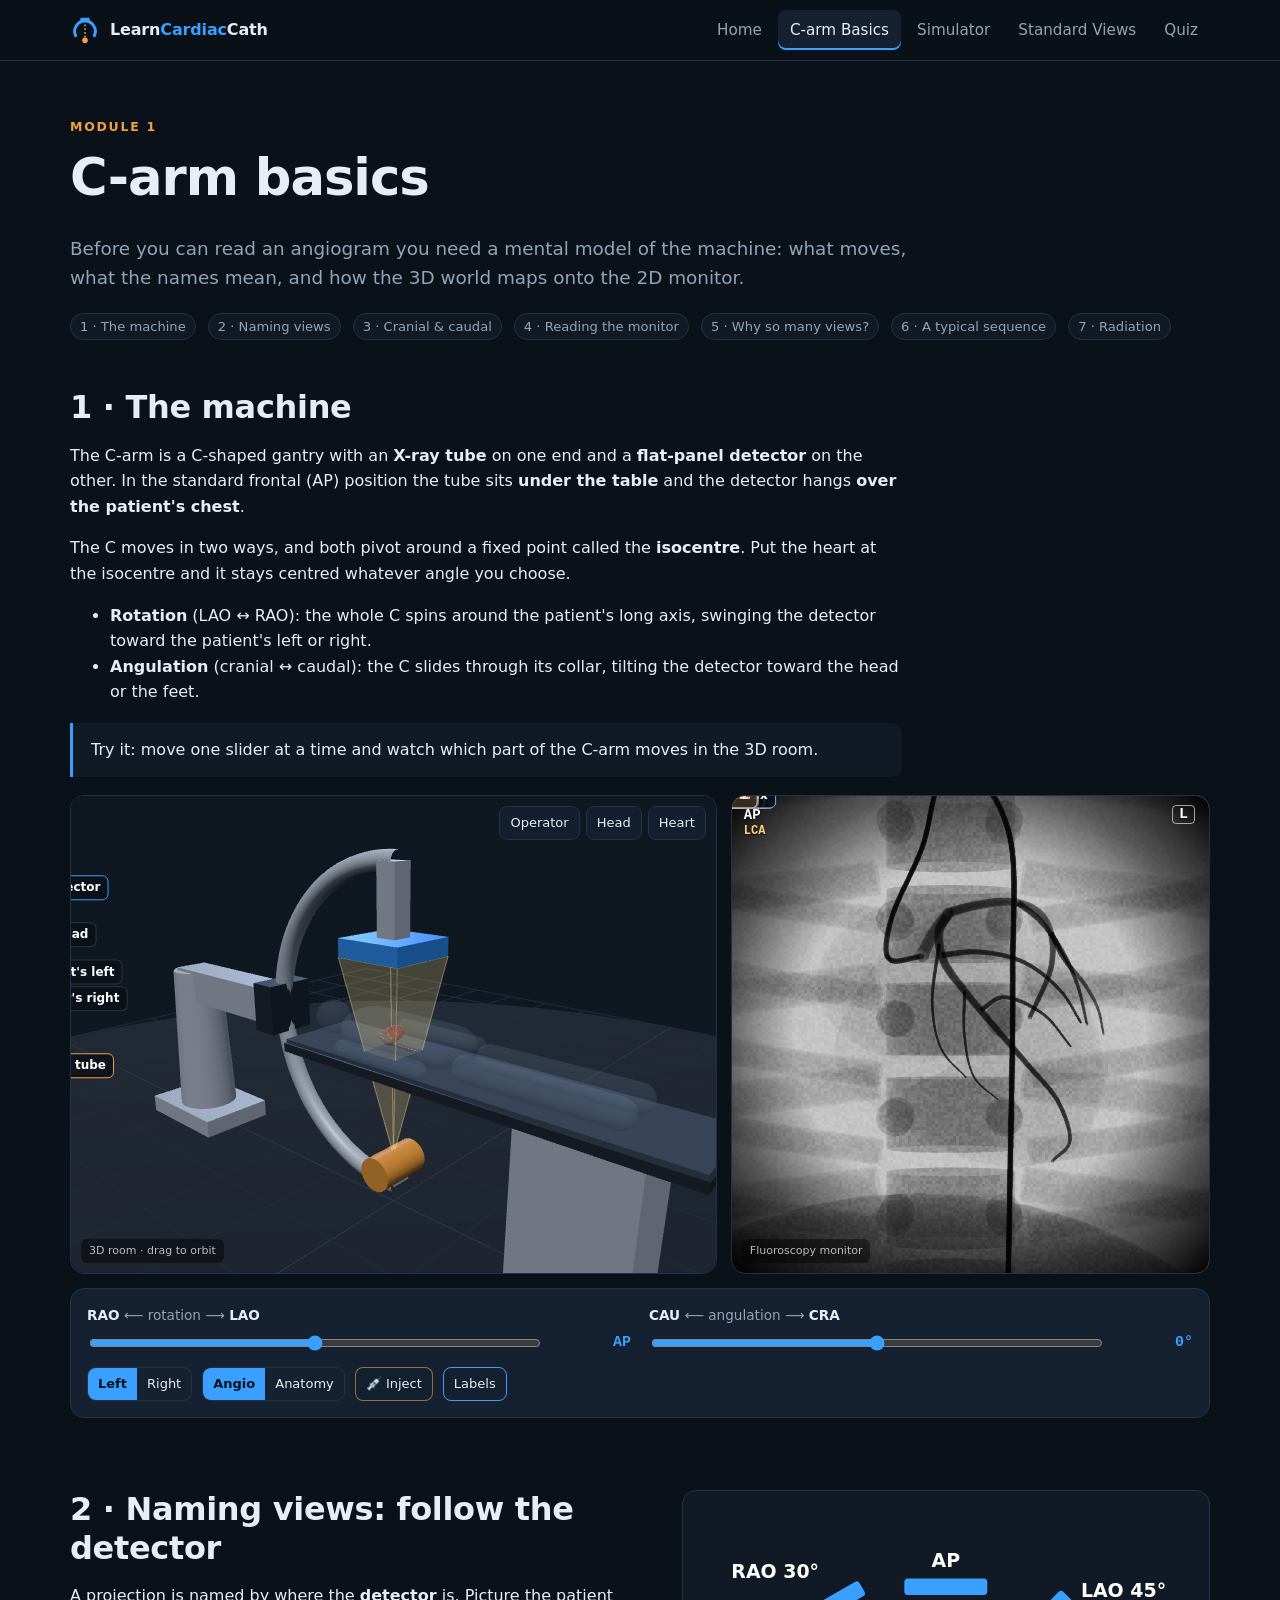
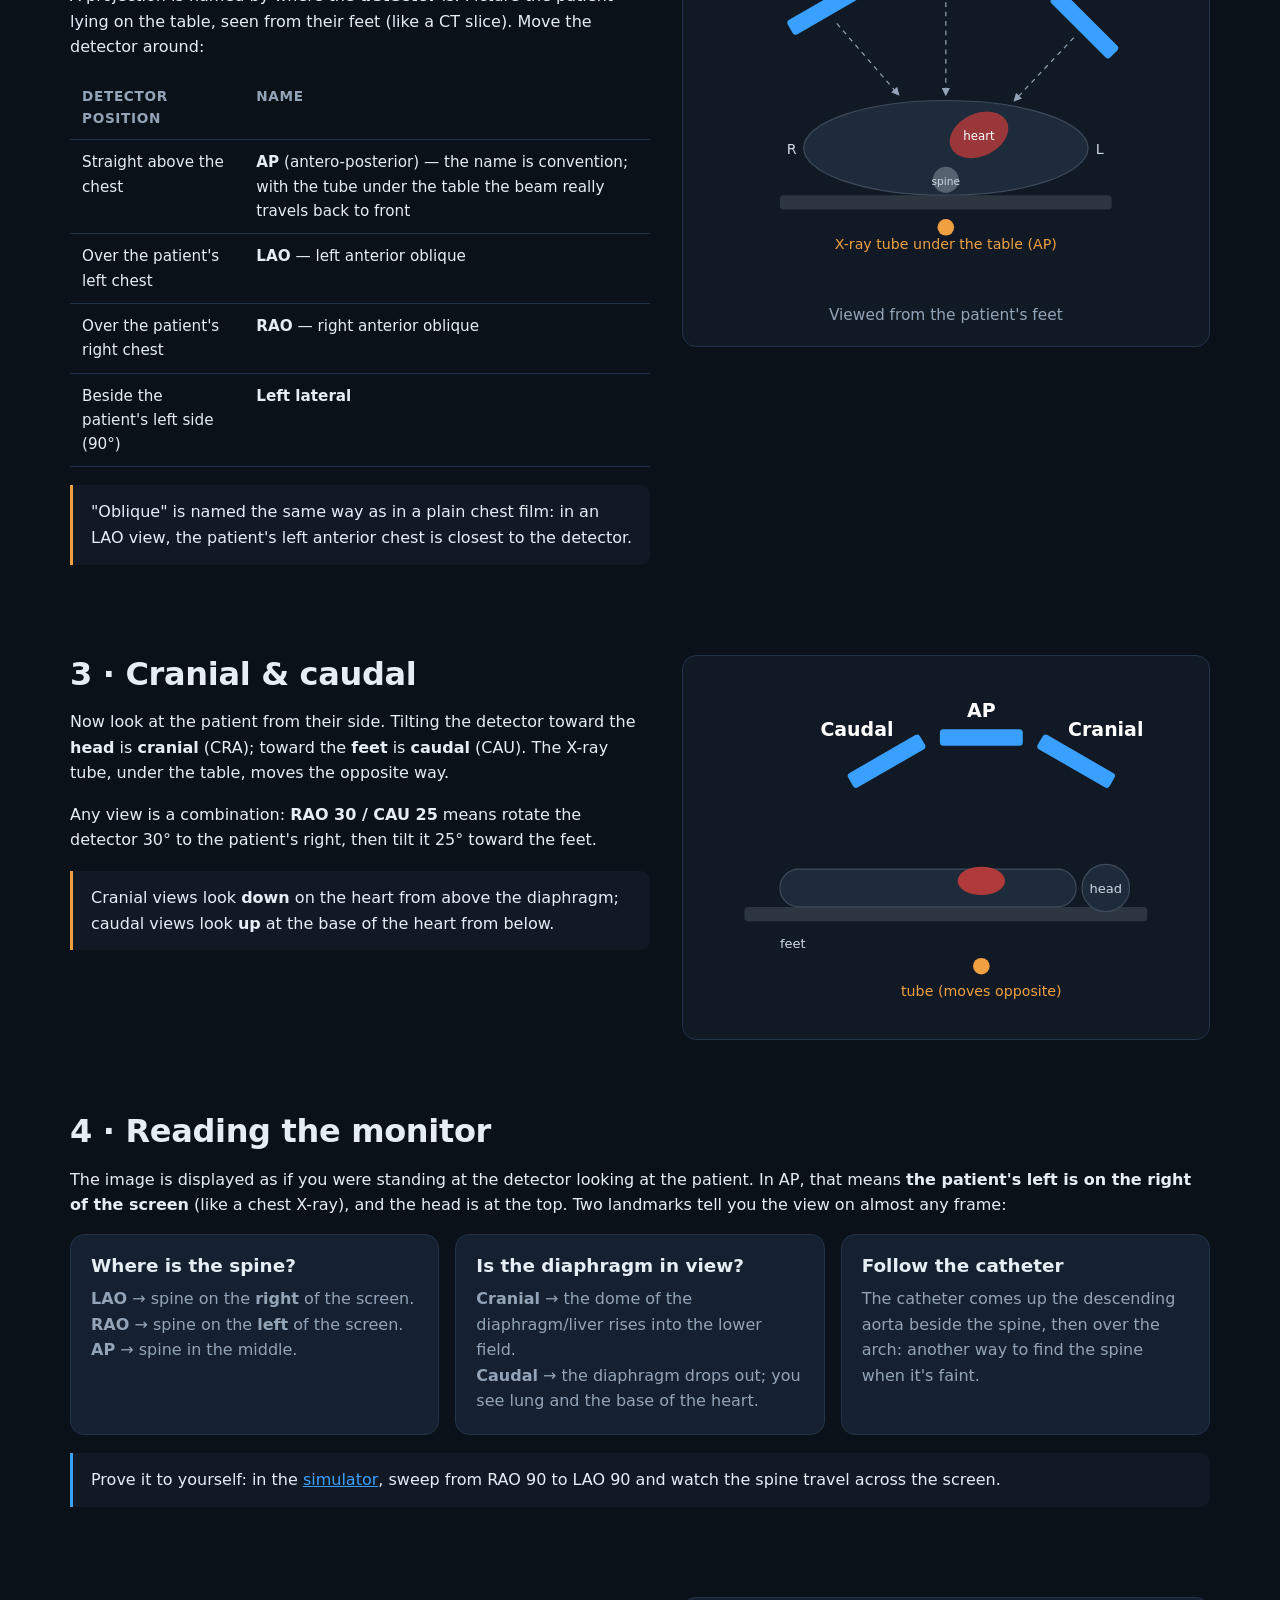
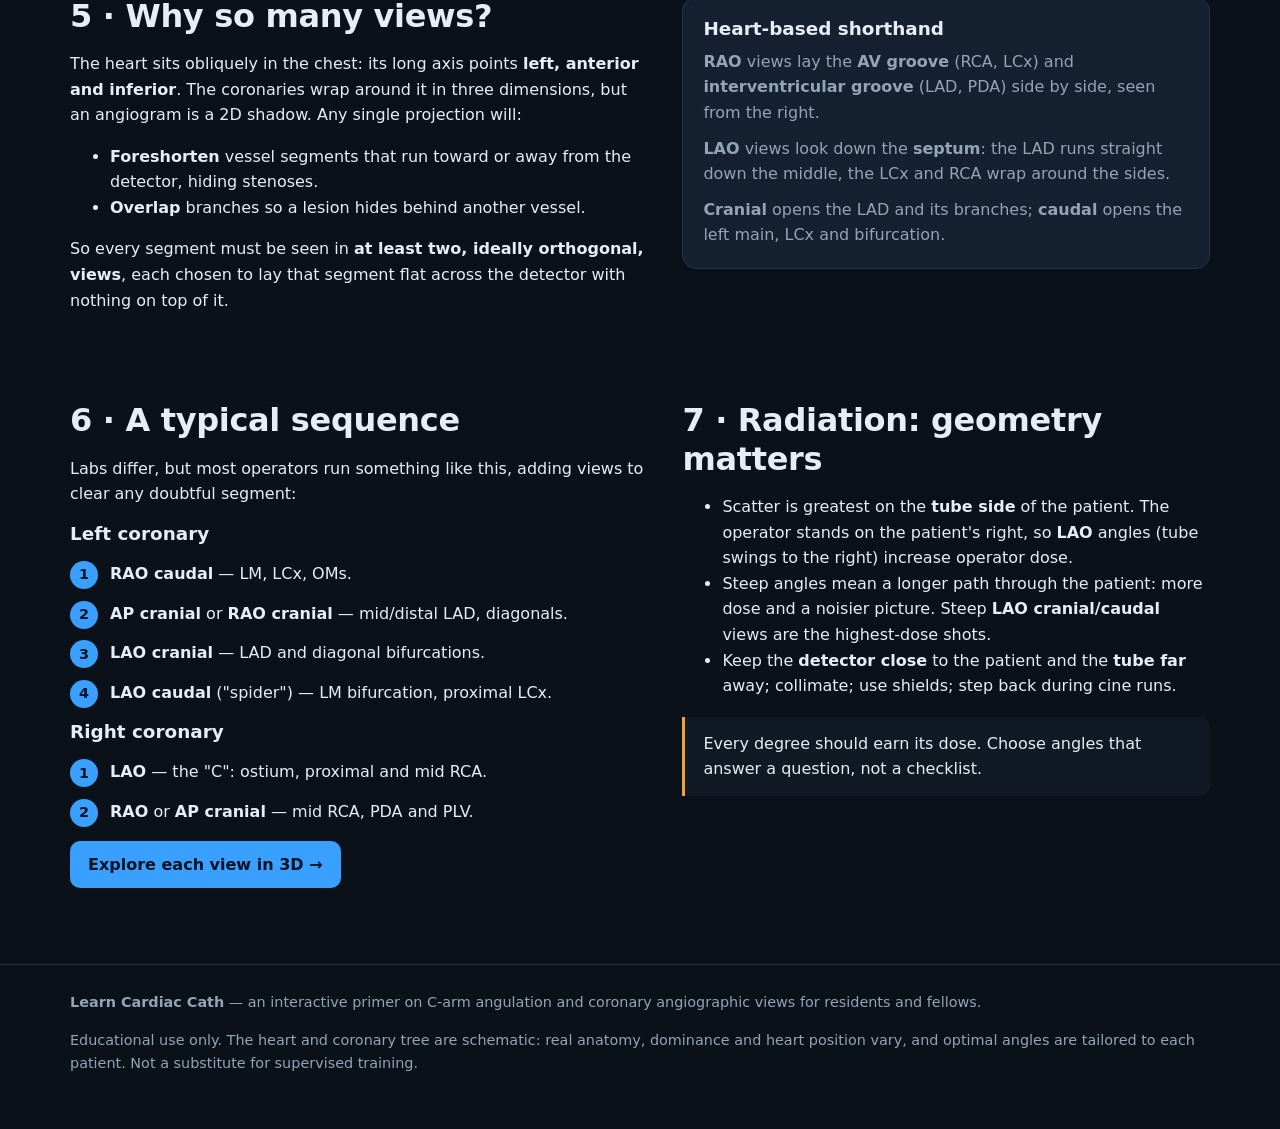
==== basics.html @ 8aa1ff35 "Interactive 3D C-arm and coronary angiography teaching site Static site with a 3D cath lab, simulate" ====
<!doctype html>
<html lang="en">
<head>
<title>C-arm Basics — Learn Cardiac Cath</title>
<meta charset="utf-8">
<meta name="viewport" content="width=device-width, initial-scale=1">
<link rel="stylesheet" href="css/style.css">
<link rel="icon" href="data:image/svg+xml,%3Csvg xmlns='http://www.w3.org/2000/svg' viewBox='0 0 32 32'%3E%3Cpath d='M6 22 A11 11 0 1 1 26 22' fill='none' stroke='%233aa0ff' stroke-width='3.5' stroke-linecap='round'/%3E%3Ccircle cx='16' cy='27' r='3.5' fill='%23f0a040'/%3E%3C/svg%3E">
<script type="importmap">{ "imports": { "three": "./vendor/three/three.module.min.js", "three/addons/": "./vendor/three/" } }</script>
<script src="js/site.js" defer></script>
</head>
<body>
<main>
  <section class="hero" style="padding-bottom:10px">
    <div class="wrap">
      <div class="kicker">Module 1</div>
      <h1>C-arm basics</h1>
      <p class="lead">Before you can read an angiogram you need a mental model of the machine: what moves, what the names mean, and how the 3D world maps onto the 2D monitor.</p>
      <nav class="anchor-nav">
        <a class="pill" href="#machine">1 · The machine</a>
        <a class="pill" href="#naming">2 · Naming views</a>
        <a class="pill" href="#cranial">3 · Cranial &amp; caudal</a>
        <a class="pill" href="#monitor">4 · Reading the monitor</a>
        <a class="pill" href="#why">5 · Why so many views?</a>
        <a class="pill" href="#sequence">6 · A typical sequence</a>
        <a class="pill" href="#radiation">7 · Radiation</a>
      </nav>
    </div>
  </section>

  <section id="machine">
    <div class="wrap">
      <h2>1 · The machine</h2>
      <div>
        <div style="max-width:52em">
          <p>The C-arm is a C-shaped gantry with an <b>X-ray tube</b> on one end and a <b>flat-panel detector</b> on the other. In the standard frontal (AP) position the tube sits <b>under the table</b> and the detector hangs <b>over the patient's chest</b>.</p>
          <p>The C moves in two ways, and both pivot around a fixed point called the <b>isocentre</b>. Put the heart at the isocentre and it stays centred whatever angle you choose.</p>
          <ul>
            <li><b>Rotation</b> (LAO ↔ RAO): the whole C spins around the patient's long axis, swinging the detector toward the patient's left or right.</li>
            <li><b>Angulation</b> (cranial ↔ caudal): the C slides through its collar, tilting the detector toward the head or the feet.</li>
          </ul>
          <div class="callout blue">Try it: move one slider at a time and watch which part of the C-arm moves in the 3D room.</div>
        </div>
        <div id="lab-basics" style="margin-top:16px"></div>
      </div>
    </div>
  </section>

  <section id="naming">
    <div class="wrap two-col">
      <div>
        <h2>2 · Naming views: follow the detector</h2>
        <p>A projection is named by where the <b>detector</b> is. Picture the patient lying on the table, seen from their feet (like a CT slice). Move the detector around:</p>
        <table class="ref">
          <tr><th>Detector position</th><th>Name</th></tr>
          <tr><td>Straight above the chest</td><td><b>AP</b> (antero-posterior) — the name is convention; with the tube under the table the beam really travels back to front</td></tr>
          <tr><td>Over the patient's left chest</td><td><b>LAO</b> — left anterior oblique</td></tr>
          <tr><td>Over the patient's right chest</td><td><b>RAO</b> — right anterior oblique</td></tr>
          <tr><td>Beside the patient's left side (90°)</td><td><b>Left lateral</b></td></tr>
        </table>
        <div class="callout">"Oblique" is named the same way as in a plain chest film: in an LAO view, the patient's left anterior chest is closest to the detector.</div>
      </div>
      <div class="diagram">
        <svg viewBox="0 0 420 360" role="img" aria-label="Cross-section from the feet showing AP, LAO and RAO detector positions">
          <defs><marker id="ar" viewBox="0 0 10 10" refX="8" refY="5" markerWidth="7" markerHeight="7" orient="auto"><path d="M0 0L10 5L0 10z" fill="#93a4b8"/></marker></defs>
          <text x="210" y="350" text-anchor="middle" fill="#93a4b8" font-size="13">Viewed from the patient's feet</text>
          <rect x="70" y="245" width="280" height="12" rx="3" fill="#2c3540"/>
          <ellipse cx="210" cy="205" rx="120" ry="40" fill="#1d2b3b" stroke="#3d4b5c"/>
          <circle cx="210" cy="232" r="11" fill="#556270"/>
          <text x="210" y="236" text-anchor="middle" fill="#cfd8e3" font-size="9">spine</text>
          <ellipse cx="238" cy="194" rx="26" ry="18" fill="#b03a3a" opacity=".85" transform="rotate(-25 238 194)"/>
          <text x="238" y="198" text-anchor="middle" fill="#fff" font-size="10">heart</text>
          <text x="80" y="210" text-anchor="middle" fill="#cfd8e3" font-size="12">R</text>
          <text x="340" y="210" text-anchor="middle" fill="#cfd8e3" font-size="12">L</text>
          <text x="210" y="290" text-anchor="middle" fill="#f0a040" font-size="12">X-ray tube under the table (AP)</text>
          <circle cx="210" cy="272" r="7" fill="#f0a040"/>
          <g fill="#3aa0ff">
            <rect x="175" y="62" width="70" height="14" rx="3"/>
            <rect x="292" y="94" width="70" height="14" rx="3" transform="rotate(45 327 101)"/>
            <rect x="74" y="80" width="70" height="14" rx="3" transform="rotate(-30 109 87)"/>
          </g>
          <text x="210" y="52" text-anchor="middle" fill="#fff" font-weight="700">AP</text>
          <text x="360" y="78" text-anchor="middle" fill="#fff" font-weight="700">LAO 45°</text>
          <text x="66" y="62" text-anchor="middle" fill="#fff" font-weight="700">RAO 30°</text>
          <path d="M210 82 L210 160" stroke="#93a4b8" stroke-dasharray="4 4" marker-end="url(#ar)"/>
          <path d="M318 112 L268 165" stroke="#93a4b8" stroke-dasharray="4 4" marker-end="url(#ar)"/>
          <path d="M118 100 L170 160" stroke="#93a4b8" stroke-dasharray="4 4" marker-end="url(#ar)"/>
        </svg>
      </div>
    </div>
  </section>

  <section id="cranial">
    <div class="wrap two-col">
      <div>
        <h2>3 · Cranial &amp; caudal</h2>
        <p>Now look at the patient from their side. Tilting the detector toward the <b>head</b> is <b>cranial</b> (CRA); toward the <b>feet</b> is <b>caudal</b> (CAU). The X-ray tube, under the table, moves the opposite way.</p>
        <p>Any view is a combination: <b>RAO 30 / CAU 25</b> means rotate the detector 30° to the patient's right, then tilt it 25° toward the feet.</p>
        <div class="callout">Cranial views look <b>down</b> on the heart from above the diaphragm; caudal views look <b>up</b> at the base of the heart from below.</div>
      </div>
      <div class="diagram">
        <svg viewBox="0 0 420 300" role="img" aria-label="Side view showing cranial and caudal detector tilt">
          <rect x="40" y="200" width="340" height="12" rx="3" fill="#2c3540"/>
          <rect x="70" y="168" width="250" height="32" rx="16" fill="#1d2b3b" stroke="#3d4b5c"/>
          <circle cx="345" cy="184" r="20" fill="#1d2b3b" stroke="#3d4b5c"/>
          <text x="345" y="188" text-anchor="middle" fill="#cfd8e3" font-size="11">head</text>
          <text x="70" y="235" fill="#cfd8e3" font-size="11">feet</text>
          <ellipse cx="240" cy="178" rx="20" ry="12" fill="#b03a3a"/>
          <g fill="#3aa0ff">
            <rect x="205" y="50" width="70" height="14" rx="3"/>
            <rect x="285" y="70" width="70" height="14" rx="3" transform="rotate(30 320 77)"/>
            <rect x="125" y="70" width="70" height="14" rx="3" transform="rotate(-30 160 77)"/>
          </g>
          <text x="240" y="40" text-anchor="middle" fill="#fff" font-weight="700">AP</text>
          <text x="345" y="56" text-anchor="middle" fill="#fff" font-weight="700">Cranial</text>
          <text x="135" y="56" text-anchor="middle" fill="#fff" font-weight="700">Caudal</text>
          <circle cx="240" cy="250" r="7" fill="#f0a040"/>
          <text x="240" y="275" text-anchor="middle" fill="#f0a040" font-size="12">tube (moves opposite)</text>
        </svg>
      </div>
    </div>
  </section>

  <section id="monitor">
    <div class="wrap">
      <h2>4 · Reading the monitor</h2>
      <p>The image is displayed as if you were standing at the detector looking at the patient. In AP, that means <b>the patient's left is on the right of the screen</b> (like a chest X-ray), and the head is at the top. Two landmarks tell you the view on almost any frame:</p>
      <div class="cards">
        <div class="card"><h3>Where is the spine?</h3><p><b>LAO</b> → spine on the <b>right</b> of the screen.<br><b>RAO</b> → spine on the <b>left</b> of the screen.<br><b>AP</b> → spine in the middle.</p></div>
        <div class="card"><h3>Is the diaphragm in view?</h3><p><b>Cranial</b> → the dome of the diaphragm/liver rises into the lower field.<br><b>Caudal</b> → the diaphragm drops out; you see lung and the base of the heart.</p></div>
        <div class="card"><h3>Follow the catheter</h3><p>The catheter comes up the descending aorta beside the spine, then over the arch: another way to find the spine when it's faint.</p></div>
      </div>
      <div class="callout blue">Prove it to yourself: in the <a href="simulator.html">simulator</a>, sweep from RAO 90 to LAO 90 and watch the spine travel across the screen.</div>
    </div>
  </section>

  <section id="why">
    <div class="wrap two-col">
      <div>
        <h2>5 · Why so many views?</h2>
        <p>The heart sits obliquely in the chest: its long axis points <b>left, anterior and inferior</b>. The coronaries wrap around it in three dimensions, but an angiogram is a 2D shadow. Any single projection will:</p>
        <ul>
          <li><b>Foreshorten</b> vessel segments that run toward or away from the detector, hiding stenoses.</li>
          <li><b>Overlap</b> branches so a lesion hides behind another vessel.</li>
        </ul>
        <p>So every segment must be seen in <b>at least two, ideally orthogonal, views</b>, each chosen to lay that segment flat across the detector with nothing on top of it.</p>
      </div>
      <div class="card">
        <h3>Heart-based shorthand</h3>
        <p><b>RAO</b> views lay the <b>AV groove</b> (RCA, LCx) and <b>interventricular groove</b> (LAD, PDA) side by side, seen from the right.</p>
        <p style="margin-top:10px"><b>LAO</b> views look down the <b>septum</b>: the LAD runs straight down the middle, the LCx and RCA wrap around the sides.</p>
        <p style="margin-top:10px"><b>Cranial</b> opens the LAD and its branches; <b>caudal</b> opens the left main, LCx and bifurcation.</p>
      </div>
    </div>
  </section>

  <section id="sequence">
    <div class="wrap two-col">
      <div>
        <h2>6 · A typical sequence</h2>
        <p>Labs differ, but most operators run something like this, adding views to clear any doubtful segment:</p>
        <h3>Left coronary</h3>
        <ol class="step-list">
          <li><b>RAO caudal</b> — LM, LCx, OMs.</li>
          <li><b>AP cranial</b> or <b>RAO cranial</b> — mid/distal LAD, diagonals.</li>
          <li><b>LAO cranial</b> — LAD and diagonal bifurcations.</li>
          <li><b>LAO caudal</b> ("spider") — LM bifurcation, proximal LCx.</li>
        </ol>
        <h3>Right coronary</h3>
        <ol class="step-list">
          <li><b>LAO</b> — the "C": ostium, proximal and mid RCA.</li>
          <li><b>RAO</b> or <b>AP cranial</b> — mid RCA, PDA and PLV.</li>
        </ol>
        <a class="btn" href="views.html">Explore each view in 3D →</a>
      </div>
      <div id="radiation">
        <h2>7 · Radiation: geometry matters</h2>
        <ul>
          <li>Scatter is greatest on the <b>tube side</b> of the patient. The operator stands on the patient's right, so <b>LAO</b> angles (tube swings to the right) increase operator dose.</li>
          <li>Steep angles mean a longer path through the patient: more dose and a noisier picture. Steep <b>LAO cranial/caudal</b> views are the highest-dose shots.</li>
          <li>Keep the <b>detector close</b> to the patient and the <b>tube far</b> away; collimate; use shields; step back during cine runs.</li>
        </ul>
        <div class="callout">Every degree should earn its dose. Choose angles that answer a question, not a checklist.</div>
      </div>
    </div>
  </section>
</main>
<script type="module">
  import { createLab } from './js/lab.js';
  createLab(document.getElementById('lab-basics'), { lao: 0, cran: 0, presets: false, compact: true });
</script>
</body>
</html>
---- css/style.css ----
:root {
  --bg: #0b1118;
  --bg2: #111a24;
  --panel: #152130;
  --line: #22324a;
  --text: #e6edf5;
  --muted: #93a4b8;
  --accent: #3aa0ff;
  --accent2: #f0a040;
  --good: #51cf66;
  --bad: #ff6b6b;
  --radius: 14px;
  --font: system-ui, -apple-system, "Segoe UI", Roboto, "Helvetica Neue", Arial, sans-serif;
}
* { box-sizing: border-box; }
html { scroll-behavior: smooth; }
body { margin: 0; background: var(--bg); color: var(--text); font: 16px/1.6 var(--font); }
a { color: var(--accent); }
h1, h2, h3 { line-height: 1.2; margin: 0 0 .5em; }
h1 { font-size: clamp(2rem, 4.5vw, 3.2rem); letter-spacing: -.02em; }
h2 { font-size: clamp(1.4rem, 2.6vw, 2rem); letter-spacing: -.01em; }
h3 { font-size: 1.15rem; }
p { margin: 0 0 1em; }
.muted { color: var(--muted); }
.wrap { max-width: 1180px; margin: 0 auto; padding: 0 20px; }

/* ---------- header ---------- */
.site-header { position: sticky; top: 0; z-index: 50; background: rgba(11, 17, 24, .88); backdrop-filter: blur(10px); border-bottom: 1px solid var(--line); }
.site-header .wrap { display: flex; align-items: center; gap: 24px; height: 60px; }
.brand { display: flex; align-items: center; gap: 10px; color: var(--text); text-decoration: none; font-weight: 700; letter-spacing: -.01em; white-space: nowrap; }
.brand svg { flex: none; }
.brand span b { color: var(--accent); font-weight: 700; }
.nav { display: flex; gap: 4px; margin-left: auto; overflow-x: auto; scrollbar-width: none; }
.nav a { color: var(--muted); text-decoration: none; padding: 8px 12px; border-radius: 8px; font-size: .95rem; white-space: nowrap; }
.nav a:hover { color: var(--text); background: var(--panel); }
.nav a.active { color: var(--text); background: var(--panel); box-shadow: inset 0 -2px 0 var(--accent); }
@media (max-width: 720px) {
  .site-header .wrap { flex-direction: column; height: auto; padding-top: 10px; gap: 6px; align-items: flex-start; }
  .nav { margin-left: 0; width: 100%; padding-bottom: 8px; }
}

/* ---------- hero ---------- */
.hero { padding: 56px 0 28px; }
.hero-grid { display: grid; grid-template-columns: 1fr; gap: 28px; }
.hero p.lead { font-size: 1.15rem; color: var(--muted); max-width: 46em; }
.kicker { text-transform: uppercase; letter-spacing: .14em; font-size: .78rem; color: var(--accent2); font-weight: 700; margin-bottom: 10px; }
.btn { display: inline-flex; align-items: center; gap: 8px; padding: 11px 18px; border-radius: 10px; background: var(--accent); color: #031222; font-weight: 700; text-decoration: none; border: 0; cursor: pointer; font: inherit; font-weight: 700; }
.btn.ghost { background: transparent; color: var(--text); border: 1px solid var(--line); }
.btn:hover { filter: brightness(1.08); }
.btn-row { display: flex; gap: 12px; flex-wrap: wrap; margin-top: 18px; }

section { padding: 36px 0; }
.cards { display: grid; grid-template-columns: repeat(auto-fit, minmax(240px, 1fr)); gap: 16px; }
.card { background: var(--panel); border: 1px solid var(--line); border-radius: var(--radius); padding: 20px; text-decoration: none; color: var(--text); display: block; transition: transform .15s, border-color .15s; }
a.card:hover { transform: translateY(-2px); border-color: var(--accent); }
.card .num { font-size: .8rem; color: var(--accent2); font-weight: 700; letter-spacing: .1em; }
.card p { color: var(--muted); margin: 0; }

.callout { border-left: 3px solid var(--accent2); background: var(--bg2); padding: 14px 18px; border-radius: 0 10px 10px 0; margin: 18px 0; }
.callout.blue { border-color: var(--accent); }
.two-col { display: grid; grid-template-columns: 1.1fr 1fr; gap: 32px; align-items: start; }
@media (max-width: 900px) { .two-col { grid-template-columns: 1fr; } }

table.ref { width: 100%; border-collapse: collapse; font-size: .95rem; }
table.ref th, table.ref td { text-align: left; padding: 10px 12px; border-bottom: 1px solid var(--line); vertical-align: top; }
table.ref th { color: var(--muted); font-weight: 600; font-size: .85rem; text-transform: uppercase; letter-spacing: .05em; }
table.ref tr:hover td { background: var(--bg2); }
.table-scroll { overflow-x: auto; }

.pill { display: inline-block; padding: 2px 9px; border-radius: 99px; background: var(--bg2); border: 1px solid var(--line); font-size: .82rem; color: var(--muted); margin: 2px 4px 2px 0; }

footer { border-top: 1px solid var(--line); margin-top: 40px; padding: 26px 0 40px; color: var(--muted); font-size: .9rem; }

/* ---------- lab ---------- */
.lab { display: flex; flex-direction: column; gap: 14px; }
.lab-stage { display: grid; grid-template-columns: 1.35fr 1fr; gap: 14px; }
.lab-stage:has(> .lab-fluoro:only-child) { grid-template-columns: 1fr; max-width: 560px; margin: 0 auto; width: 100%; }
@media (max-width: 860px) { .lab-stage { grid-template-columns: 1fr; } }
.lab-panel { position: relative; border-radius: var(--radius); overflow: hidden; border: 1px solid var(--line); background: #000; }
.lab-room { min-height: 420px; }
.lab-room .lab-canvas { position: absolute; inset: 0; }
.lab-fluoro { aspect-ratio: 1 / 1; }
.lab-fluoro .lab-canvas { position: absolute; inset: 0; }
.lab-canvas canvas { width: 100% !important; height: 100% !important; display: block; }
.lab-compact .lab-room { min-height: 340px; }
.lab-noise { position: absolute; inset: 0; width: 100%; height: 100%; opacity: .1; mix-blend-mode: overlay; pointer-events: none; image-rendering: pixelated; }
.lab-vignette { position: absolute; inset: 0; pointer-events: none; background: radial-gradient(circle at 50% 50%, transparent 52%, rgba(0, 0, 0, .55) 74%, #000 100%); }
.lab-fluoro.mode-color .lab-noise, .lab-fluoro.mode-color .lab-vignette { display: none; }
.lab-labels { position: absolute; inset: 0; pointer-events: none; overflow: hidden; }
.lab-label { position: absolute; left: 0; top: 0; font-size: 12px; font-weight: 600; padding: 2px 7px; border-radius: 6px; background: rgba(10, 16, 24, .78); color: #fff; white-space: nowrap; border: 1px solid rgba(255, 255, 255, .15); }
.lab-label.vessel { border-color: var(--c); box-shadow: inset 3px 0 0 var(--c); }
.lab-label.landmark { background: rgba(240, 160, 64, .2); border-color: rgba(240, 160, 64, .6); color: #ffe2bd; }
.lab-label.tag-det { border-color: var(--accent); }
.lab-label.tag-tube { border-color: var(--accent2); }
.lab-tag { position: absolute; left: 10px; bottom: 10px; font-size: 11px; color: rgba(255, 255, 255, .7); background: rgba(0, 0, 0, .45); padding: 3px 8px; border-radius: 6px; pointer-events: none; }
.lab-osd { position: absolute; top: 10px; left: 12px; font: 600 14px/1.3 ui-monospace, Menlo, Consolas, monospace; color: #fff; text-shadow: 0 1px 2px #000; display: flex; flex-direction: column; pointer-events: none; }
.lab-osd-sys { color: #ffd27a; font-size: 12px; }
.lab-osd-r { position: absolute; top: 10px; right: 14px; font: 700 15px ui-monospace, Menlo, monospace; color: #fff; text-shadow: 0 1px 2px #000; pointer-events: none; }
.lab-osd-r span { border: 1px solid rgba(255, 255, 255, .6); padding: 0 6px; border-radius: 4px; }
.lab-room-btns { position: absolute; top: 10px; right: 10px; display: flex; gap: 6px; }
.lab-room-btns button, .lab-presets button, .lab-toggles button { font: inherit; font-size: 13px; color: var(--text); background: rgba(21, 33, 48, .9); border: 1px solid var(--line); border-radius: 8px; padding: 6px 10px; cursor: pointer; }
.lab-room-btns button:hover, .lab-presets button:hover, .lab-toggles button:hover { border-color: var(--accent); }
.lab-controls { background: var(--panel); border: 1px solid var(--line); border-radius: var(--radius); padding: 16px; display: grid; gap: 14px; }
.lab-sliders { display: grid; grid-template-columns: 1fr 1fr; gap: 18px; }
@media (max-width: 700px) { .lab-sliders { grid-template-columns: 1fr; } }
.lab-sliders label { display: grid; grid-template-columns: 1fr auto; gap: 6px 12px; align-items: center; }
.lab-sl-name { grid-column: 1 / -1; font-size: .85rem; color: var(--muted); }
.lab-sl-name b { color: var(--text); }
.lab-sliders output { font: 700 15px ui-monospace, Menlo, monospace; min-width: 80px; text-align: right; color: var(--accent); }
input[type=range] { width: 100%; accent-color: var(--accent); }
.lab-toggles { display: flex; flex-wrap: wrap; gap: 10px; align-items: center; }
.seg { display: inline-flex; border: 1px solid var(--line); border-radius: 9px; overflow: hidden; }
.seg button { border: 0 !important; border-radius: 0 !important; background: transparent !important; }
.seg button.on { background: var(--accent) !important; color: #031222; font-weight: 700; }
.btn-labels[aria-pressed=true] { border-color: var(--accent) !important; }
.btn-inject { border-color: rgba(240, 160, 64, .6) !important; }
.lab-presets { display: flex; flex-wrap: wrap; gap: 6px; }

/* ---------- views page ---------- */
.views-layout { display: grid; grid-template-columns: 280px 1fr; gap: 20px; align-items: start; }
@media (max-width: 960px) { .views-layout { grid-template-columns: 1fr; } }
.view-list { display: grid; gap: 6px; position: sticky; top: 76px; }
@media (max-width: 960px) { .view-list { position: static; grid-template-columns: repeat(auto-fill, minmax(150px, 1fr)); } }
.view-list button { text-align: left; font: inherit; color: var(--text); background: var(--panel); border: 1px solid var(--line); border-radius: 10px; padding: 10px 12px; cursor: pointer; }
.view-list button small { display: block; color: var(--muted); font-size: .8rem; }
.view-list button.on { border-color: var(--accent); background: #17304a; }
.view-detail { background: var(--panel); border: 1px solid var(--line); border-radius: var(--radius); padding: 20px; margin-top: 14px; }
.view-detail ul { margin: 0 0 1em; padding-left: 1.2em; }

/* ---------- quiz ---------- */
.quiz-top { display: flex; flex-wrap: wrap; gap: 14px; align-items: center; justify-content: space-between; margin-bottom: 14px; }
.score { font: 700 18px ui-monospace, Menlo, monospace; }
.choices { display: grid; grid-template-columns: repeat(auto-fit, minmax(170px, 1fr)); gap: 10px; margin-top: 14px; }
.choices button { font: inherit; padding: 12px; border-radius: 10px; border: 1px solid var(--line); background: var(--panel); color: var(--text); cursor: pointer; }
.choices button:hover:not(:disabled) { border-color: var(--accent); }
.choices button.right { background: rgba(81, 207, 102, .2); border-color: var(--good); }
.choices button.wrong { background: rgba(255, 107, 107, .18); border-color: var(--bad); }
.feedback { min-height: 3em; margin-top: 14px; }
.quiz-modes { display: inline-flex; }

/* ---------- basics diagrams ---------- */
.diagram { background: var(--bg2); border: 1px solid var(--line); border-radius: var(--radius); padding: 14px; }
.diagram svg { width: 100%; height: auto; display: block; }
.step-list { counter-reset: s; list-style: none; padding: 0; }
.step-list li { counter-increment: s; position: relative; padding-left: 40px; margin-bottom: 14px; }
.step-list li::before { content: counter(s); position: absolute; left: 0; top: 0; width: 28px; height: 28px; border-radius: 50%; background: var(--accent); color: #031222; font-weight: 800; display: grid; place-items: center; font-size: .9rem; }
.anchor-nav { display: flex; flex-wrap: wrap; gap: 8px; margin: 18px 0 0; }
.anchor-nav a { text-decoration: none; }
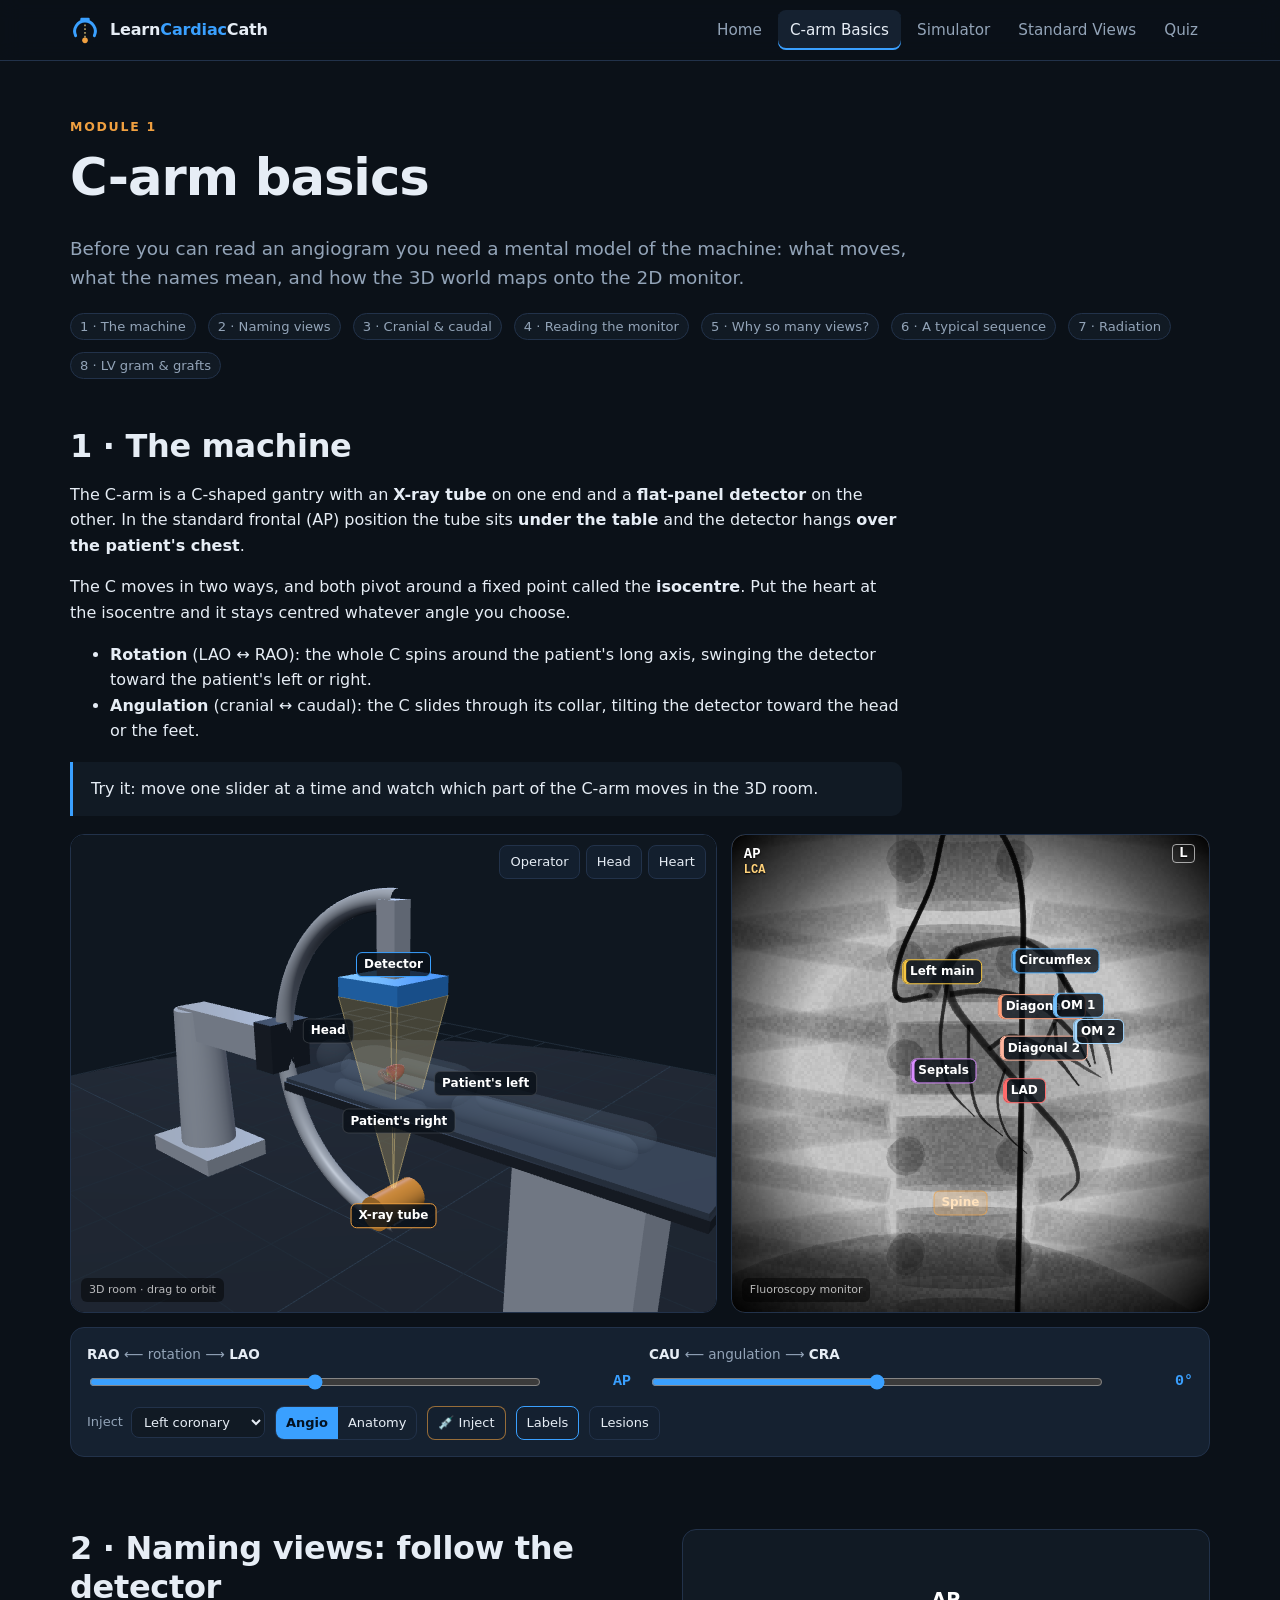
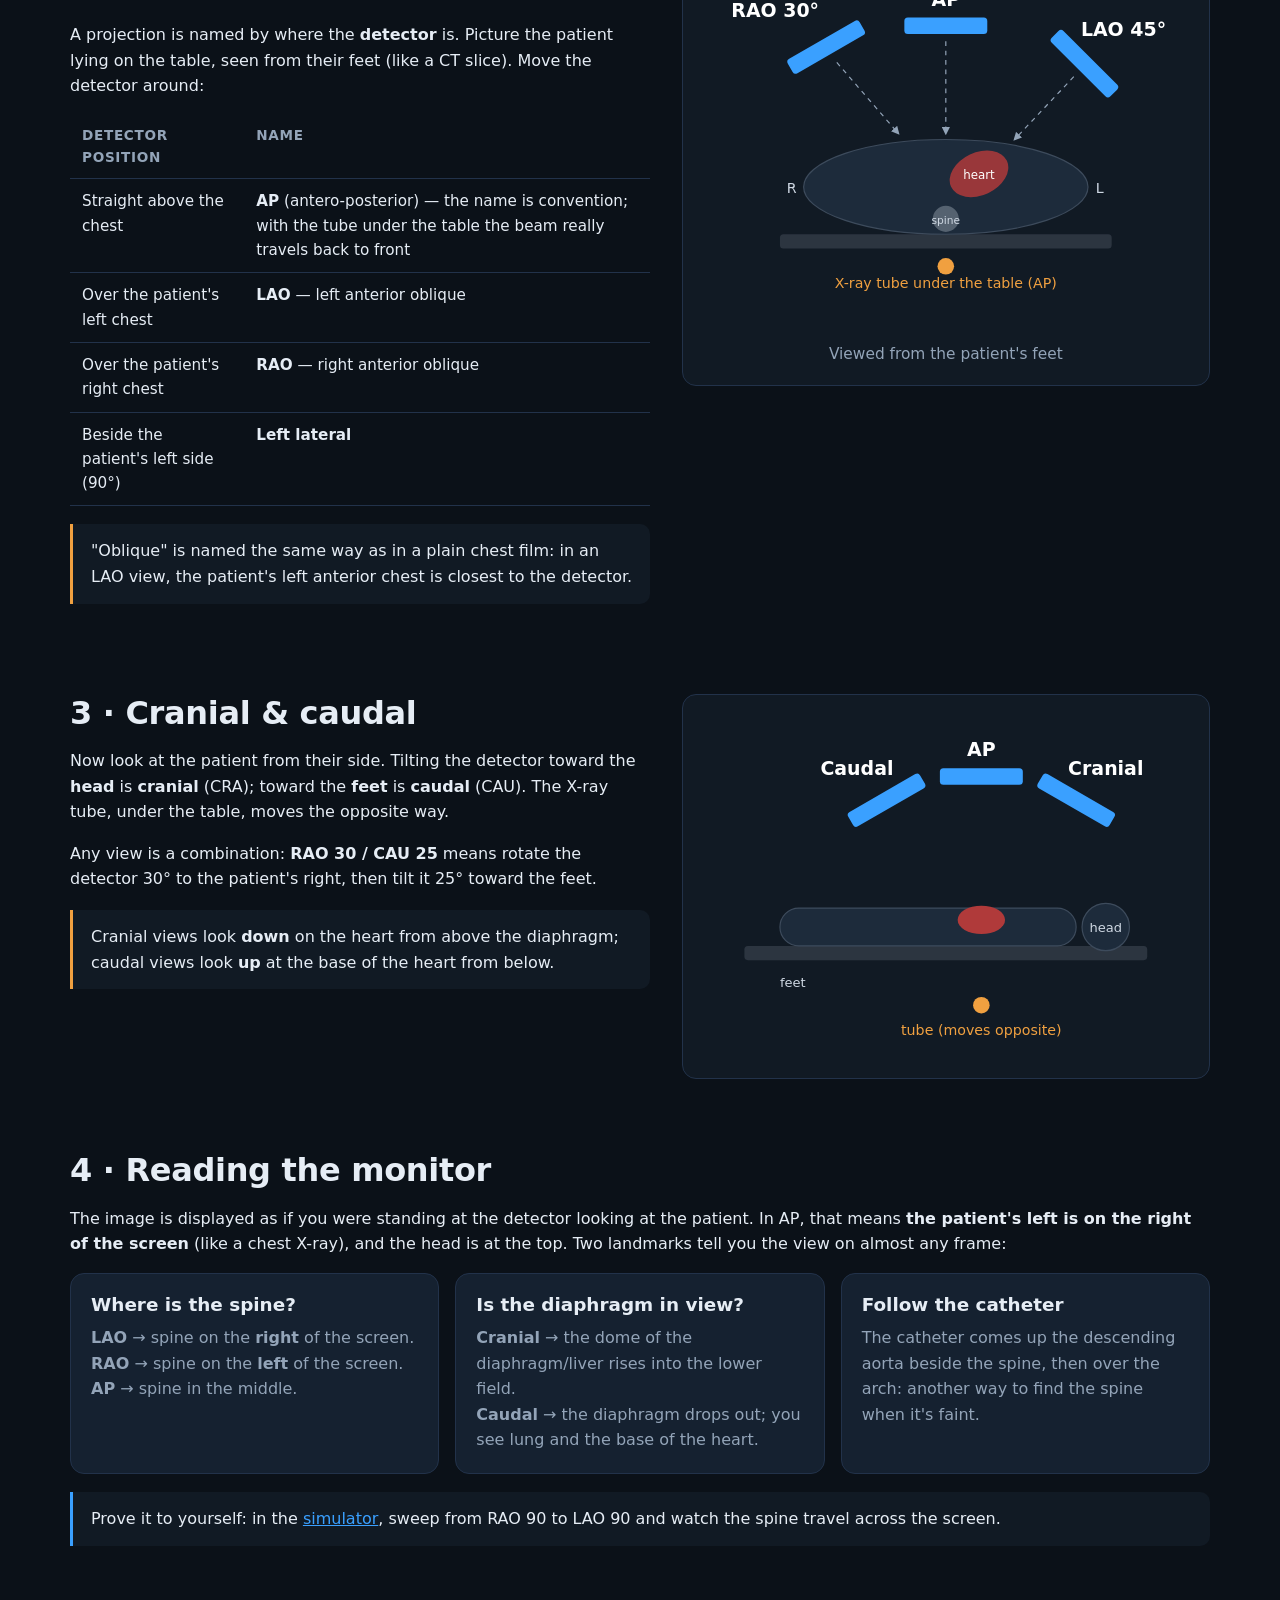
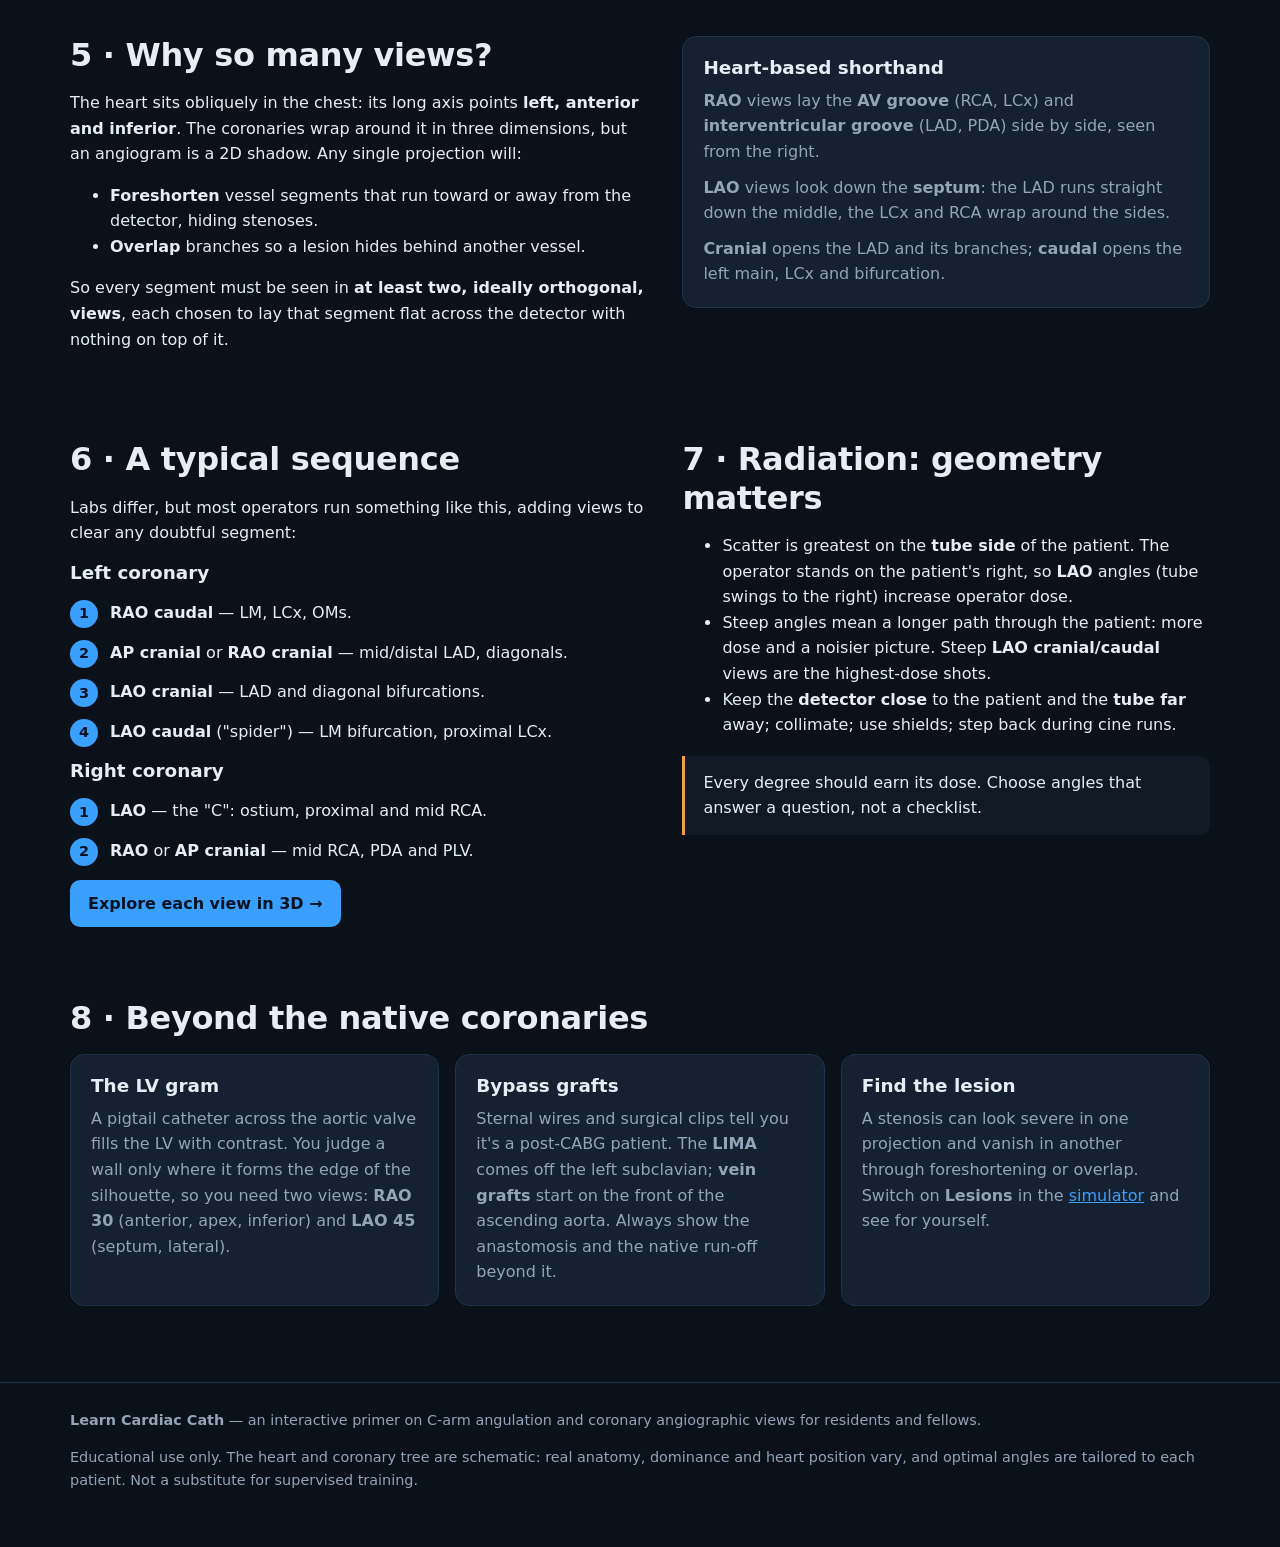
==== commit 8a89a0e3: "Add vessel tapering, lesions, LV gram and bypass grafts - Murray's-law step-downs at each branch, na" ====
--- a/basics.html
+++ b/basics.html
@@ -24,6 +24,7 @@
         <a class="pill" href="#why">5 · Why so many views?</a>
         <a class="pill" href="#sequence">6 · A typical sequence</a>
         <a class="pill" href="#radiation">7 · Radiation</a>
+        <a class="pill" href="#beyond">8 · LV gram &amp; grafts</a>
       </nav>
     </div>
   </section>
@@ -184,6 +185,17 @@
       </div>
     </div>
   </section>
+
+  <section id="beyond">
+    <div class="wrap">
+      <h2>8 · Beyond the native coronaries</h2>
+      <div class="cards">
+        <div class="card"><h3>The LV gram</h3><p>A pigtail catheter across the aortic valve fills the LV with contrast. You judge a wall only where it forms the edge of the silhouette, so you need two views: <b>RAO 30</b> (anterior, apex, inferior) and <b>LAO 45</b> (septum, lateral).</p></div>
+        <div class="card"><h3>Bypass grafts</h3><p>Sternal wires and surgical clips tell you it's a post-CABG patient. The <b>LIMA</b> comes off the left subclavian; <b>vein grafts</b> start on the front of the ascending aorta. Always show the anastomosis and the native run-off beyond it.</p></div>
+        <div class="card"><h3>Find the lesion</h3><p>A stenosis can look severe in one projection and vanish in another through foreshortening or overlap. Switch on <b>Lesions</b> in the <a href="simulator.html">simulator</a> and see for yourself.</p></div>
+      </div>
+    </div>
+  </section>
 </main>
 <script type="module">
   import { createLab } from './js/lab.js';
--- a/css/style.css
+++ b/css/style.css
@@ -114,7 +114,19 @@
 .seg button.on { background: var(--accent) !important; color: #031222; font-weight: 700; }
 .btn-labels[aria-pressed=true] { border-color: var(--accent) !important; }
 .btn-inject { border-color: rgba(240, 160, 64, .6) !important; }
-.lab-presets { display: flex; flex-wrap: wrap; gap: 6px; }
+.lab-presets { display: grid; gap: 8px; }
+.lab-preset-row { display: flex; flex-wrap: wrap; gap: 6px; align-items: center; }
+.lab-preset-row > span { font-size: 12px; color: var(--muted); min-width: 110px; text-transform: uppercase; letter-spacing: .05em; }
+.view-group { font-size: 12px; color: var(--accent2); text-transform: uppercase; letter-spacing: .08em; font-weight: 700; margin: 10px 0 0; }
+@media (max-width: 960px) { .view-group { grid-column: 1 / -1; } }
+.lab-select { display: inline-flex; align-items: center; gap: 8px; font-size: 13px; color: var(--muted); }
+.lab-select select { font: inherit; font-size: 13px; color: var(--text); background: var(--bg2); border: 1px solid var(--line); border-radius: 8px; padding: 6px 8px; }
+.lab-wall { display: none; }
+.target-lv .lab-wall { display: inline-flex; }
+.target-lv .btn-lesions { display: none; }
+.btn-lesions[aria-pressed=true] { border-color: var(--bad) !important; color: #ffc9c9 !important; }
+.lab-label.lesion { background: rgba(255, 107, 107, .9); border-color: #fff; color: #fff; font-size: 11px; padding: 1px 5px; }
+.lab-label.wall { background: rgba(255, 135, 135, .18); border-color: rgba(255, 135, 135, .7); color: #ffe3e3; }
 
 /* ---------- views page ---------- */
 .views-layout { display: grid; grid-template-columns: 280px 1fr; gap: 20px; align-items: start; }
